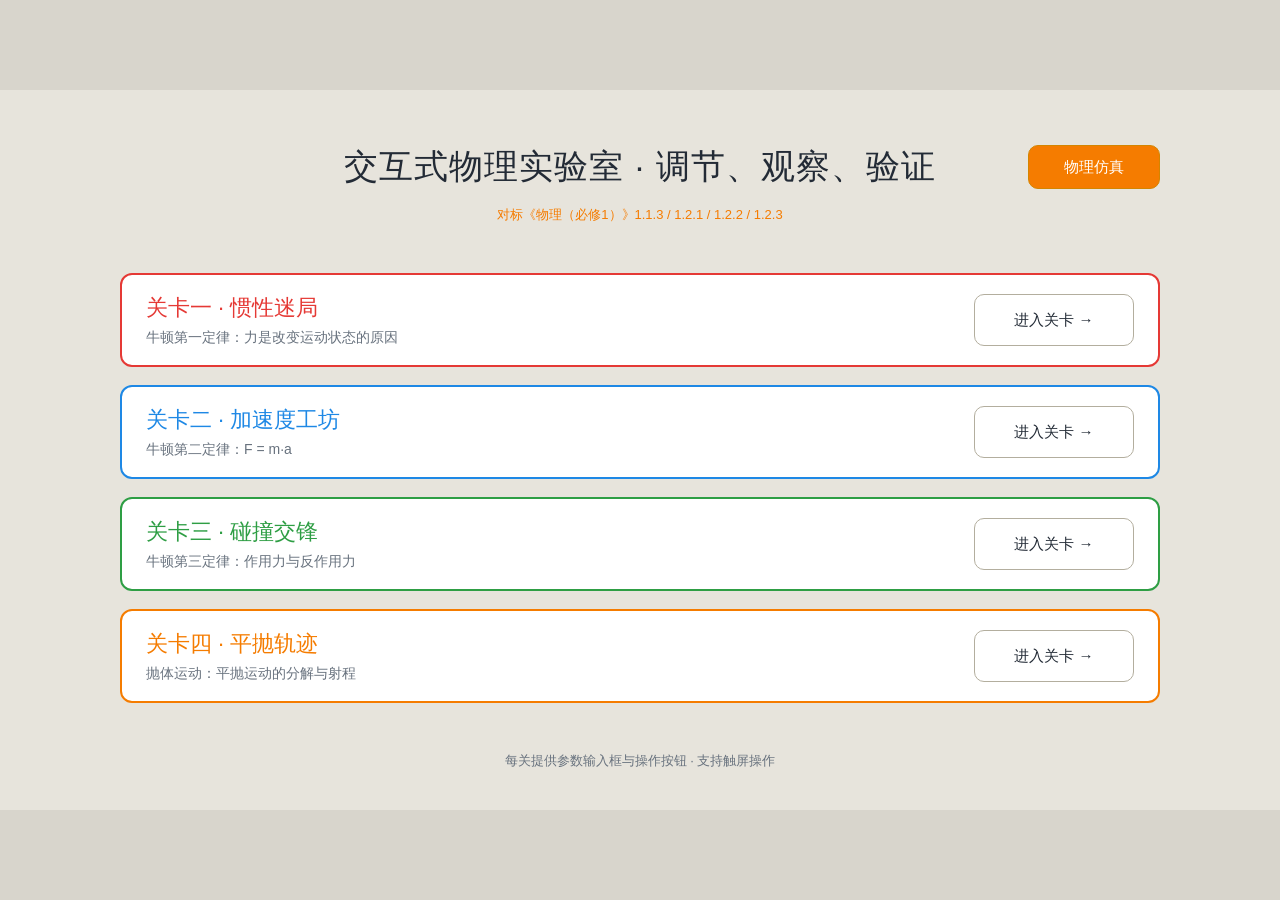
==== index.html @ a6b5b5f7 "交互式物理实验室：HTML/CSS/JS 版（四关卡 + 物理仿真弹窗） - 主菜单四关卡（牛顿第一/二/三定律、平抛运动），固定步长物理循环、实时数据与图表 - 物理仿真弹窗：匀变速直线运动「知三求" ====
<!DOCTYPE html>
<html lang="zh-CN">
<head>
<meta charset="utf-8">
<meta name="viewport" content="width=device-width, initial-scale=1.0">
<title>牛顿三定律·交互式物理实验室</title>
<link rel="stylesheet" href="css/style.css">
</head>
<body>

<div id="stage">

  <!-- ================= 主菜单 ================= -->
  <section id="view-menu" class="view">
    <div class="menu-root">
      <div class="menu-head">
        <h1 class="menu-title">交互式物理实验室 · 调节、观察、验证</h1>
        <button class="btn btn-primary" id="btn-sim" type="button">物理仿真</button>
      </div>
      <p class="menu-tag">对标《物理（必修1）》1.1.3 / 1.2.1 / 1.2.2 / 1.2.3</p>

      <div class="menu-cards" id="menu-cards"></div>

      <p class="menu-hint">每关提供参数输入框与操作按钮 · 支持触屏操作</p>
    </div>
  </section>

  <!-- ================= 关卡 ================= -->
  <section id="view-level" class="view hidden">

    <!-- 顶部标题栏 -->
    <header class="title-bar">
      <span class="title-text" id="level-title">牛顿三定律 · 交互式物理实验室</span>
      <span class="title-tag" id="level-tag"></span>
      <span class="title-spacer"></span>
      <button class="btn" id="btn-mute" type="button">静音</button>
      <button class="btn" id="btn-back" type="button">← 返回主菜单</button>
    </header>

    <!-- 主体：画布 + 控制面板 -->
    <div class="body">
      <div class="canvas-panel">
        <canvas id="physics-canvas"></canvas>
        <div class="canvas-note" id="canvas-note"></div>
      </div>

      <aside class="control-panel">
        <div class="panel-head">控制面板</div>
        <div id="control-body"></div>
      </aside>
    </div>

    <!-- 数据区：公式看板 + V-t / X-t 图 -->
    <footer class="data-area">
      <div class="card formula-card">
        <div class="formula">
          <div class="formula-title" id="formula-title"></div>
          <div class="formula-row" id="formula-line"></div>
          <div class="formula-row dim" id="formula-sub"></div>
          <div class="formula-row hl" id="formula-result"></div>
        </div>
      </div>
      <div class="card chart-card">
        <canvas id="chart-vt"></canvas>
      </div>
      <div class="card chart-card">
        <canvas id="chart-xt"></canvas>
      </div>
    </footer>

  </section>

  <!-- ================= 物理仿真弹窗 ================= -->
  <div id="sim-overlay" class="overlay hidden">
    <div class="sim-modal">
      <header class="sim-head">
        <span class="sim-title">物理仿真</span>
        <span class="sim-tag" id="sim-type-tag"></span>
        <span class="title-spacer"></span>
        <button class="btn" id="sim-close" type="button">关闭</button>
      </header>

      <div class="sim-main">
        <!-- 左：题目类型 + 数据输入 -->
        <aside class="sim-panel">
          <div class="panel-section">题目类型</div>
          <div class="sim-types" id="sim-types"></div>

          <div class="sim-fields" id="sim-fields"></div>

          <div class="sim-actions">
            <button class="btn btn-primary btn-block" id="sim-solve" type="button">求解并仿真</button>
            <button class="btn btn-block" id="sim-clear" type="button">清空</button>
            <div class="panel-hint" id="sim-hint"></div>
          </div>
        </aside>

        <!-- 右：公式推导 + 运动仿真 + 可折叠图表 -->
        <div class="sim-right">
          <div class="card formula-card sim-derive">
            <div class="formula">
              <div class="formula-title" id="sim-formula-title">公式推导</div>
              <div class="formula-row" id="sim-formula-line">请选择题目类型并输入数据</div>
              <div class="formula-row dim pre" id="sim-formula-sub"></div>
              <div class="formula-row hl" id="sim-formula-result"></div>
            </div>
          </div>

          <div class="sim-canvas-card">
            <canvas id="sim-canvas" tabindex="0"></canvas>
          </div>

          <div class="chart-dock" id="sim-chart-dock">
            <button class="dock-head" id="sim-chart-toggle" type="button">
              <span class="dock-title">V-t 图 / X-t 图（点击展开）</span>
              <span class="dock-arrow" id="sim-chart-arrow">展开 ▾</span>
            </button>
            <div class="dock-body">
              <div class="card chart-card">
                <canvas id="sim-chart-vt"></canvas>
              </div>
              <div class="card chart-card">
                <canvas id="sim-chart-xt"></canvas>
              </div>
            </div>
          </div>
        </div>
      </div>
    </div>
  </div>

</div>

<script src="js/constants.js"></script>
<script src="js/audio.js"></script>
<script src="js/physics.js"></script>
<script src="js/view.js"></script>
<script src="js/levels.js"></script>
<script src="js/simulator.js"></script>
<script src="js/main.js"></script>
</body>
</html>
---- css/style.css ----
/* ============================================================
   牛顿三定律·交互式物理实验室 — 浅色实验室风样式
   设计分辨率 1280×720，居中按比例自适应缩放（等价原版 canvas_items 拉伸）
   ============================================================ */

@font-face {
  font-family: 'Noto Sans SC';
  src: url('../assets/fonts/NotoSansSC-Regular.otf') format('opentype');
  font-weight: 400;
  font-style: normal;
  font-display: swap;
}

:root {
  /* 配色：与 js/constants.js 保持一致 */
  --bg: #e7e4dc;
  --panel: #ffffff;
  --panel-alt: #efede5;
  --canvas: #fbfaf5;
  --header: #eef2f7;
  --header-border: #c7cfdd;
  --panel-border: #dbd6c9;
  --btn-border: #b3ae9e;
  --btn-hover: #f2f0e6;
  --btn-pressed: #e0dbc9;
  --btn-disabled: #ebe9e2;
  --text: #232b36;
  --text-dim: #68727e;
  --force: #e53935;
  --friction: #1e88e5;
  --theory: #2e9e44;
  --highlight: #f57c00;

  --r-card: 12px;
  --r-btn: 10px;
  --r-small: 6px;
  --title-h: 52px;
  --data-h: 216px;
  --panel-w: 372px;
}

* { box-sizing: border-box; }

html, body {
  margin: 0;
  padding: 0;
  height: 100%;
  overflow: hidden;
  background: #d8d5cc;
  color: var(--text);
  font-family: 'Noto Sans SC', -apple-system, BlinkMacSystemFont, 'PingFang SC',
               'Microsoft YaHei', 'Helvetica Neue', Arial, sans-serif;
  font-size: 15px;
  -webkit-font-smoothing: antialiased;
}

body {
  display: flex;
  align-items: center;
  justify-content: center;
}

/* 舞台：固定 1280×720，由 JS 按视口等比缩放 */
#stage {
  position: relative;
  width: 1280px;
  height: 720px;
  flex: 0 0 auto;
  transform-origin: center center;
  background: var(--bg);
  overflow: hidden;
}

.view {
  position: absolute;
  inset: 0;
}

.hidden { display: none !important; }

/* ============================ 主菜单 ============================ */

.menu-root {
  position: absolute;
  inset: 0;
  display: flex;
  flex-direction: column;
  align-items: stretch;
  padding: 48px 120px 40px;
}

/* 标题行：主标题居中，右侧放「物理仿真」入口 */
.menu-head {
  position: relative;
  display: flex;
  align-items: center;
  justify-content: center;
  min-height: 58px;
}

.menu-head .btn {
  position: absolute;
  right: 0;
  top: 50%;
  transform: translateY(-50%);
  min-width: 132px;
}

.menu-title {
  margin: 0;
  padding: 0 150px;
  font-size: 34px;
  font-weight: 500;
  text-align: center;
  color: var(--text);
  letter-spacing: 1px;
}

.menu-tag {
  margin: 10px 0 0;
  font-size: 13px;
  text-align: center;
  color: var(--highlight);
}

.menu-cards {
  flex: 1 1 auto;
  display: flex;
  flex-direction: column;
  justify-content: center;
  gap: 18px;
  margin: 18px 0;
}

.menu-card {
  display: flex;
  align-items: center;
  gap: 20px;
  padding: 18px 24px;
  background: var(--panel);
  border: 2px solid var(--force);
  border-radius: var(--r-card);
}

.menu-card-text { flex: 1 1 auto; }

.menu-card-title {
  margin: 0;
  font-size: 22px;
  font-weight: 500;
}

.menu-card-sub {
  margin: 6px 0 0;
  font-size: 14px;
  color: var(--text-dim);
}

.menu-card .btn { min-width: 160px; height: 52px; }

.menu-hint {
  margin: 0;
  font-size: 13px;
  text-align: center;
  color: var(--text-dim);
}

/* ============================ 标题栏 ============================ */

.title-bar {
  position: absolute;
  left: 0;
  right: 0;
  top: 0;
  height: var(--title-h);
  display: flex;
  align-items: center;
  gap: 12px;
  padding: 0 16px;
  background: var(--header);
  border: 1px solid var(--header-border);
  border-radius: var(--r-card);
}

.title-text {
  font-size: 20px;
  color: var(--text);
  white-space: nowrap;
}

.title-tag {
  font-size: 12px;
  color: var(--highlight);
  white-space: nowrap;
}

.title-spacer { flex: 1 1 auto; }

/* ============================ 按钮 ============================ */

.btn {
  min-height: 44px;
  padding: 8px 16px;
  font-family: inherit;
  font-size: 15px;
  color: var(--text);
  background: var(--panel);
  border: 1px solid var(--btn-border);
  border-radius: var(--r-btn);
  cursor: pointer;
  transition: background .12s, border-color .12s, color .12s;
}

.btn:hover { background: var(--btn-hover); border-color: var(--highlight); }
.btn:active { background: var(--btn-pressed); }
.btn:disabled {
  background: var(--btn-disabled);
  border-color: #d4d2ca;
  color: var(--text-dim);
  cursor: not-allowed;
}

.btn-primary {
  color: #fff;
  background: var(--highlight);
  border-color: #d48500;
}

.btn-primary:hover { background: #ffa82a; border-color: #d48500; }
.btn-primary:active { background: #ed8f04; }
.btn-primary:disabled {
  color: var(--text-dim);
  background: var(--btn-disabled);
  border-color: #d4d2ca;
}

.btn-block { display: block; width: 100%; }

/* ============================ 主体布局 ============================ */

.body {
  position: absolute;
  left: 0;
  right: 0;
  top: var(--title-h);
  bottom: var(--data-h);
}

.canvas-panel {
  position: absolute;
  left: 0;
  right: var(--panel-w);
  top: 0;
  bottom: 0;
  background: var(--canvas);
  border: 1px solid var(--panel-border);
  border-radius: var(--r-card);
  overflow: hidden;
}

#physics-canvas {
  display: block;
  width: 100%;
  height: 100%;
}

/* 画布顶部状态提示（牛三碰撞数值面板等） */
.canvas-note {
  position: absolute;
  left: 0;
  right: 0;
  top: 8px;
  text-align: center;
  font-size: 14px;
  color: var(--force);
  pointer-events: none;
  white-space: pre-line;
  line-height: 1.5;
}

.control-panel {
  position: absolute;
  right: 0;
  top: 0;
  bottom: 0;
  width: var(--panel-w);
  padding: 10px 12px;
  background: var(--panel);
  border: 1px solid var(--panel-border);
  border-radius: var(--r-card);
  overflow-y: auto;
}

.panel-head {
  margin-bottom: 6px;
  font-size: 16px;
  color: var(--friction);
}

/* ---- 控制面板内部元素 ---- */

.panel-section {
  margin: 8px 0 2px;
  font-size: 13px;
  color: var(--text-dim);
}

.field-row {
  display: flex;
  align-items: center;
  gap: 8px;
  margin: 8px 0;
}

.field-label {
  flex: 0 0 108px;
  font-size: 14px;
}

.field-input {
  flex: 1 1 auto;
  min-width: 0;
  height: 34px;
  padding: 0 8px;
  font-family: inherit;
  font-size: 14px;
  color: var(--text);
  text-align: right;
  background: var(--panel);
  border: 1px solid var(--btn-border);
  border-radius: var(--r-small);
}

.field-input:focus {
  outline: none;
  border-color: var(--friction);
  box-shadow: 0 0 0 2px rgba(30, 136, 229, .18);
}

.field-unit {
  flex: 0 0 46px;
  font-size: 13px;
  color: var(--text-dim);
}

.panel-gap { height: 8px; }

.panel-hint {
  margin: 4px 0;
  font-size: 12px;
  line-height: 1.5;
  color: var(--highlight);
  white-space: pre-line;
}

.panel-hint.err { color: var(--force); }

.panel-readout {
  margin: 4px 0;
  font-size: 13px;
  color: var(--force);
  white-space: pre-line;
}

.check-row {
  display: flex;
  align-items: center;
  gap: 8px;
  min-height: 44px;
  font-size: 14px;
  cursor: pointer;
}

.check-row input { width: 18px; height: 18px; accent-color: var(--highlight); }

/* ============================ 数据区 ============================ */

.data-area {
  position: absolute;
  left: 8px;
  right: 8px;
  bottom: 4px;
  height: calc(var(--data-h) - 8px);
  display: flex;
  gap: 8px;
}

.card {
  background: var(--panel);
  border: 1px solid var(--panel-border);
  border-radius: var(--r-card);
  padding: 10px 12px;
  overflow: hidden;
}

.formula-card { flex: 1 1 0; }
.chart-card { flex: 1.4 1 0; display: flex; }

.chart-card canvas {
  display: block;
  width: 100%;
  height: 100%;
}

.formula {
  display: flex;
  flex-direction: column;
  gap: 6px;
}

.formula-title { font-size: 15px; color: var(--force); }

.formula-row {
  font-size: 14px;
  line-height: 1.35;
  color: var(--text);
  word-break: break-word;
}

.formula-row.dim { color: var(--text-dim); }
.formula-row.hl { color: var(--highlight); }
.formula-row.pre { white-space: pre-line; }

/* ============================ 物理仿真弹窗 ============================ */

.overlay {
  position: absolute;
  inset: 0;
  z-index: 10;
  display: flex;
  align-items: center;
  justify-content: center;
  background: rgba(35, 43, 54, .42);
}

.sim-modal {
  width: 1180px;
  height: 700px;
  display: flex;
  flex-direction: column;
  background: var(--panel);
  border: 2px solid var(--text);
  border-radius: var(--r-card);
  box-shadow: 0 18px 48px rgba(0, 0, 0, .3);
  overflow: hidden;
}

.sim-head {
  flex: 0 0 auto;
  display: flex;
  align-items: center;
  gap: 12px;
  padding: 8px 16px;
  background: var(--header);
  border-bottom: 1px solid var(--header-border);
}

.sim-head .btn { min-height: 38px; padding: 4px 14px; }

.sim-title { font-size: 20px; color: var(--text); }

.sim-tag { font-size: 12px; color: var(--highlight); }

.sim-main {
  flex: 1 1 auto;
  display: flex;
  gap: 12px;
  padding: 10px 12px;
  min-height: 0;
}

/* 左列：顶部题目类型 + 中部可滚动字段 + 底部固定操作区 */
.sim-panel {
  flex: 0 0 auto;
  width: 330px;
  display: flex;
  flex-direction: column;
  overflow: hidden;
}

.sim-panel .panel-section { margin: 6px 0 0; font-size: 12px; }

.sim-fields {
  flex: 1 1 auto;
  min-height: 0;
  padding-right: 4px;
  overflow-y: auto;
}

.sim-panel .field-row { margin: 3px 0; }
.sim-panel .field-input { height: 30px; }
.sim-panel .panel-hint { font-size: 11px; }

.sim-actions {
  flex: 0 0 auto;
  display: flex;
  flex-direction: column;
  gap: 6px;
  padding-top: 8px;
}

.sim-actions .btn { min-height: 40px; }

.sim-types { display: flex; gap: 8px; margin: 6px 0 0; }

.sim-type {
  flex: 1 1 0;
  min-height: 40px;
  padding: 6px 8px;
  font-family: inherit;
  font-size: 14px;
  color: var(--text);
  background: var(--panel);
  border: 1px solid var(--btn-border);
  border-radius: var(--r-btn);
  cursor: pointer;
}

.sim-type:hover { background: var(--btn-hover); border-color: var(--highlight); }

.sim-type.active {
  color: #fff;
  background: var(--highlight);
  border-color: #d48500;
}

.sim-type.soon { color: var(--text-dim); border-style: dashed; }

.sim-right {
  flex: 1 1 auto;
  display: flex;
  flex-direction: column;
  gap: 10px;
  min-width: 0;
}

.sim-derive { flex: 0 0 auto; max-height: 220px; padding: 8px 12px; overflow-y: auto; }

.sim-canvas-card {
  flex: 1 1 auto;
  min-height: 170px;
  background: var(--canvas);
  border: 1px solid var(--panel-border);
  border-radius: var(--r-card);
  overflow: hidden;
}

.sim-canvas-card canvas { display: block; width: 100%; height: 100%; }

.sim-canvas-card canvas:focus { outline: none; }

.sim-canvas-card canvas:focus-visible {
  box-shadow: inset 0 0 0 2px rgba(245, 124, 0, .55);
}

/* 图表坞：默认折叠成一条标题栏，点击展开 V-t / X-t */
.chart-dock {
  flex: 0 0 auto;
  display: flex;
  flex-direction: column;
  background: var(--panel);
  border: 1px solid var(--panel-border);
  border-radius: var(--r-card);
  overflow: hidden;
}

.chart-dock.open { height: 176px; }

.dock-head {
  flex: 0 0 auto;
  display: flex;
  align-items: center;
  gap: 10px;
  width: 100%;
  min-height: 36px;
  padding: 4px 12px;
  font-family: inherit;
  font-size: 13px;
  color: var(--text);
  text-align: left;
  background: transparent;
  border: none;
  cursor: pointer;
}

.dock-head:hover { background: var(--btn-hover); }

.dock-title { flex: 1 1 auto; color: var(--text-dim); }

.dock-arrow { font-size: 12px; color: var(--highlight); white-space: nowrap; }

.dock-body { display: none; }

.chart-dock.open .dock-body {
  flex: 1 1 auto;
  display: flex;
  gap: 8px;
  min-height: 0;
  padding: 0 8px 8px;
}

.chart-dock.open .card { padding: 4px 6px; }

.field-input.solved {
  color: var(--highlight);
  border-color: var(--highlight);
  background: #fff8ef;
}
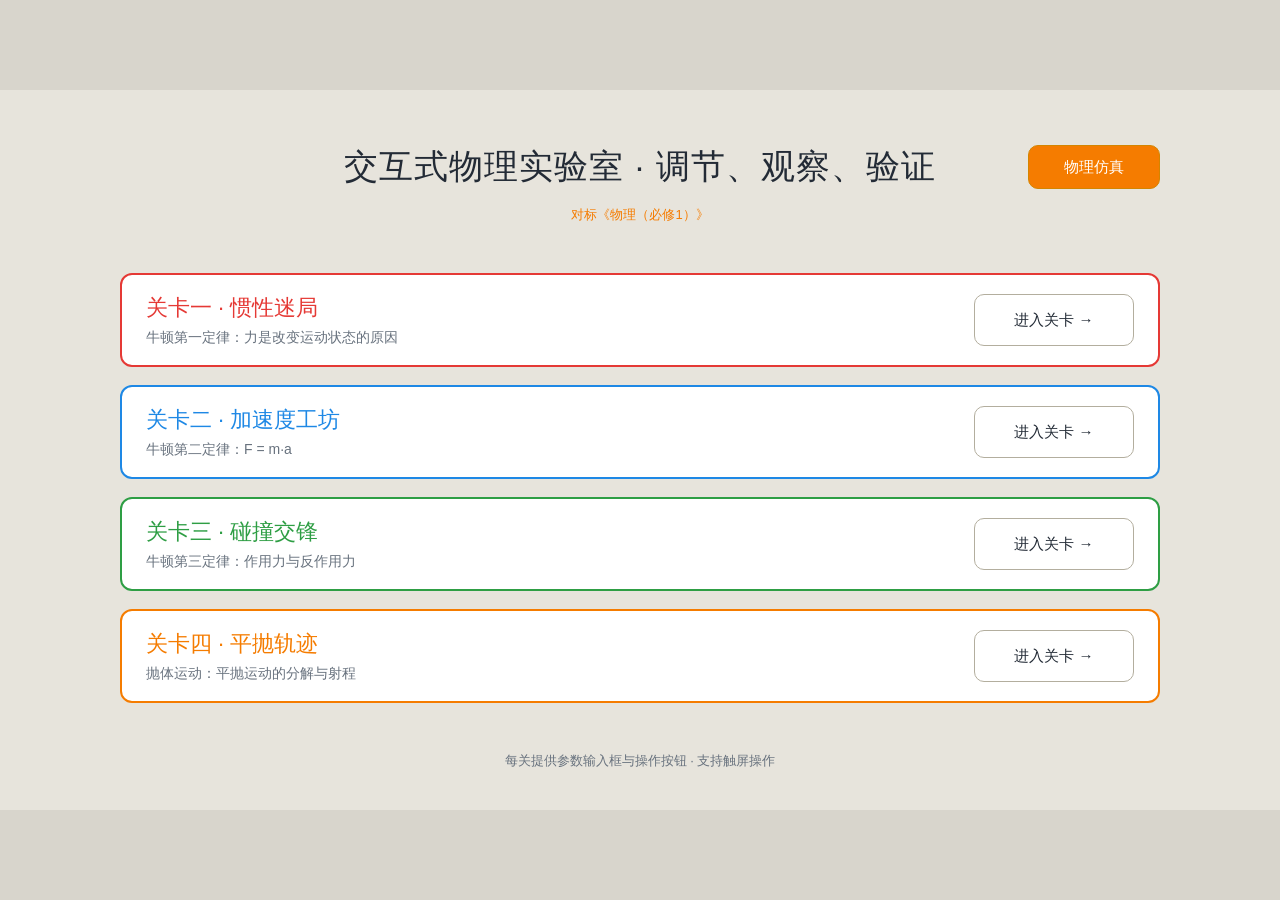
==== commit 9ebbc5b2: "优雅降级：针对 Safari 的能力检测与替代路径 - constants.js：新增 Env 能力检测（Pointer Events / 触屏）、iOS 安全区读取、requestAnimation" ====
--- a/index.html
+++ b/index.html
@@ -2,7 +2,7 @@
 <html lang="zh-CN">
 <head>
 <meta charset="utf-8">
-<meta name="viewport" content="width=device-width, initial-scale=1.0">
+<meta name="viewport" content="width=device-width, initial-scale=1.0, maximum-scale=1.0, user-scalable=no, viewport-fit=cover">
 <title>牛顿三定律·交互式物理实验室</title>
 <link rel="stylesheet" href="css/style.css">
 </head>
@@ -17,7 +17,7 @@
         <h1 class="menu-title">交互式物理实验室 · 调节、观察、验证</h1>
         <button class="btn btn-primary" id="btn-sim" type="button">物理仿真</button>
       </div>
-      <p class="menu-tag">对标《物理（必修1）》1.1.3 / 1.2.1 / 1.2.2 / 1.2.3</p>
+      <p class="menu-tag">对标《物理（必修1）》</p>
 
       <div class="menu-cards" id="menu-cards"></div>
 
--- a/css/style.css
+++ b/css/style.css
@@ -37,6 +37,13 @@
   --title-h: 52px;
   --data-h: 216px;
   --panel-w: 372px;
+
+  /* iOS 安全区（刘海 / 灵动岛 / Home 指示条），由 JS 读取后从可用宽高中扣除。
+     旧 Safari 不支持 env() 时这些变量为空，JS 侧统一回落为 0，布局不受影响。 */
+  --safe-top: env(safe-area-inset-top, 0px);
+  --safe-right: env(safe-area-inset-right, 0px);
+  --safe-bottom: env(safe-area-inset-bottom, 0px);
+  --safe-left: env(safe-area-inset-left, 0px);
 }
 
 * { box-sizing: border-box; }
@@ -46,6 +53,11 @@
   padding: 0;
   height: 100%;
   overflow: hidden;
+  /* iOS Safari 在旋转 / 横屏时会自行放大文字，关掉以保持设计比例 */
+  -webkit-text-size-adjust: 100%;
+  text-size-adjust: 100%;
+  /* 页面本身不需要滚动：禁掉双击缩放（Safari 会忽略 user-scalable=no） */
+  touch-action: manipulation;
   background: #d8d5cc;
   color: var(--text);
   font-family: 'Noto Sans SC', -apple-system, BlinkMacSystemFont, 'PingFang SC',
@@ -73,6 +85,11 @@
 
 .view {
   position: absolute;
+  /* 旧 Safari（iOS ≤ 14.4）不支持 inset 简写，用四值兜底 */
+  top: 0;
+  right: 0;
+  bottom: 0;
+  left: 0;
   inset: 0;
 }
 
@@ -82,6 +99,11 @@
 
 .menu-root {
   position: absolute;
+  /* 旧 Safari（iOS ≤ 14.4）不支持 inset 简写，用四值兜底 */
+  top: 0;
+  right: 0;
+  bottom: 0;
+  left: 0;
   inset: 0;
   display: flex;
   flex-direction: column;
@@ -425,6 +447,11 @@
 
 .overlay {
   position: absolute;
+  /* 旧 Safari（iOS ≤ 14.4）不支持 inset 简写，用四值兜底 */
+  top: 0;
+  right: 0;
+  bottom: 0;
+  left: 0;
   inset: 0;
   z-index: 10;
   display: flex;
@@ -545,7 +572,16 @@
   overflow: hidden;
 }
 
-.sim-canvas-card canvas { display: block; width: 100%; height: 100%; }
+/* 画布内要按住拖动进度条：触摸交给 JS 处理，避免 Safari 把手势识别成缩放/滚动 */
+.sim-canvas-card canvas {
+  display: block;
+  width: 100%;
+  height: 100%;
+  touch-action: none;
+  -webkit-user-select: none;
+  user-select: none;
+  -webkit-touch-callout: none;
+}
 
 .sim-canvas-card canvas:focus { outline: none; }
 
@@ -607,3 +643,44 @@
   background: #fff8ef;
 }
 
+/* ============================================================
+   优雅降级：旧 Safari / 能力受限环境下的替代路径
+   （新浏览器仍走上面的完整实现，以下规则对它们完全不生效）
+   ============================================================ */
+
+/* 极旧环境（无 Canvas 2D）时的整页提示，避免白屏 */
+.fallback-note {
+  padding: 32px 24px;
+  font-size: 16px;
+  line-height: 1.8;
+  color: var(--text);
+  text-align: center;
+}
+
+/* iOS Safari 会忽略 user-scalable=no，聚焦字号小于 16px 的输入框时自动放大页面且不会缩回。
+   这里只在「触屏 + iOS（可探测 -webkit-touch-callout）」时把输入框字号提到 16px，从根上避免自动缩放。 */
+@media (pointer: coarse) {
+  @supports (-webkit-touch-callout: none) {
+    .field-input { font-size: 16px; }
+  }
+}
+
+/* 旧 Safari（iOS ≤ 14.0）不支持 flex 的 gap，间距会全部丢失；
+   改用相邻兄弟外边距做等效间距。仅在不支持 inset 的浏览器里生效，避免与现代实现叠加。 */
+@supports not (inset: 0) {
+  .menu-cards > * + * { margin-top: 18px; }
+  .menu-card > * + * { margin-left: 20px; }
+  .title-bar > * + * { margin-left: 12px; }
+  .field-row > * + * { margin-left: 8px; }
+  .check-row > * + * { margin-left: 8px; }
+  .data-area > * + * { margin-left: 8px; }
+  .formula > * + * { margin-top: 6px; }
+  .sim-head > * + * { margin-left: 12px; }
+  .sim-main > * + * { margin-left: 12px; }
+  .sim-actions > * + * { margin-top: 6px; }
+  .sim-types > * + * { margin-left: 8px; }
+  .sim-right > * + * { margin-top: 10px; }
+  .dock-head > * + * { margin-left: 10px; }
+  .chart-dock.open .dock-body > * + * { margin-left: 8px; }
+}
+
